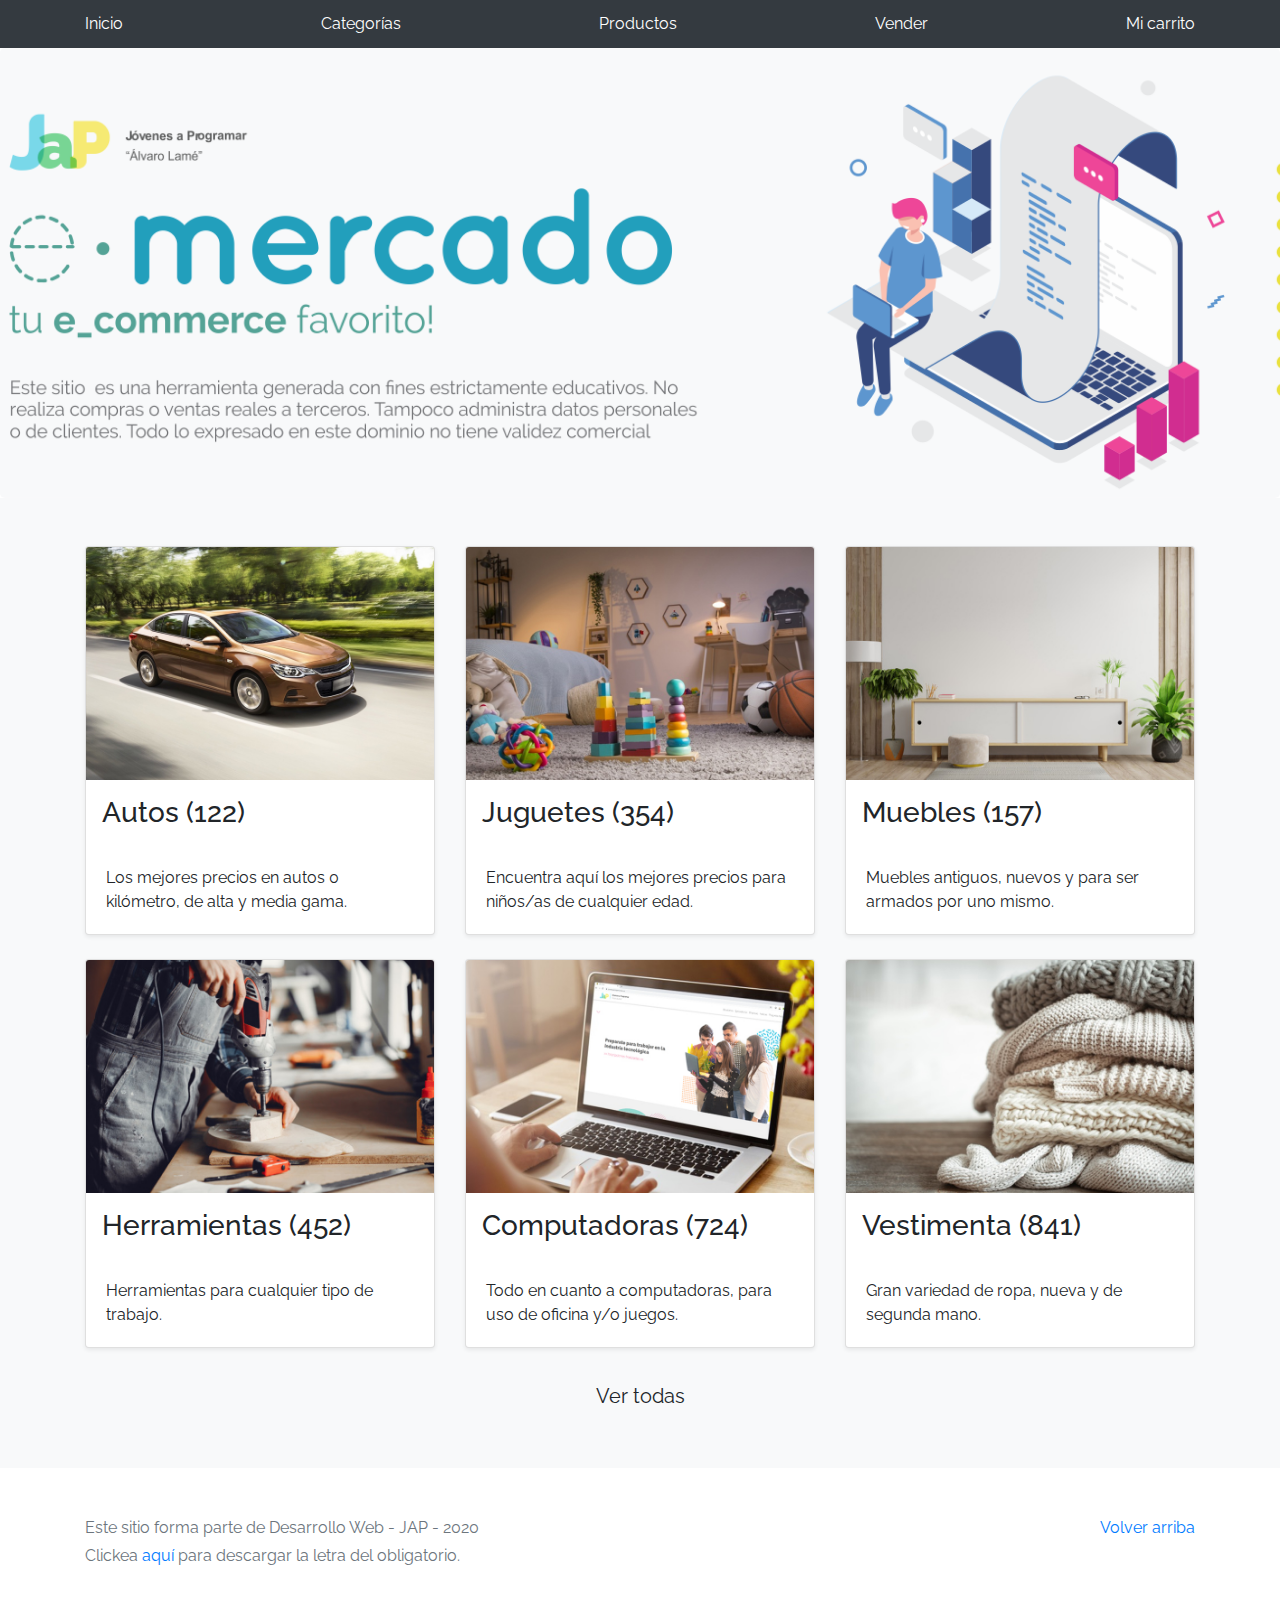
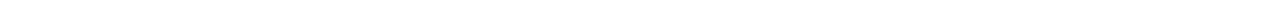
==== Workspace/index.html @ eb9ec6bc "Add files via upload" ====
<!DOCTYPE html>
<!-- saved from url=(0049)https://getbootstrap.com/docs/4.3/examples/album/ -->
<html lang="en">
  <head>
    <meta http-equiv="Content-Type" content="text/html; charset=UTF-8">
    <meta name="viewport" content="width=device-width, initial-scale=1, shrink-to-fit=no">
    <meta name="description" content="">
    <title>eMercado - Todo lo que busques está aquí</title>

    <link rel="canonical" href="https://getbootstrap.com/docs/4.3/examples/album/">
    <link href="https://fonts.googleapis.com/css?family=Raleway:300,300i,400,400i,700,700i,900,900i" rel="stylesheet">
    <!-- Bootstrap core CSS -->
    <link href="css/bootstrap.min.css" rel="stylesheet">
    <link href="css/styles.css" rel="stylesheet">
  </head>
  <body>
    <nav class="site-header sticky-top py-1 bg-dark">
      <div class="container d-flex flex-column flex-md-row justify-content-between">
        <a class="py-2 d-none d-md-inline-block" href="index.html">Inicio</a>
        <a class="py-2 d-none d-md-inline-block" href="categories.html">Categorías</a>
        <a class="py-2 d-none d-md-inline-block" href="products.html">Productos</a>
        <a class="py-2 d-none d-md-inline-block" href="sell.html">Vender</a>
        <a class="py-2 d-none d-md-inline-block" href="cart.html">Mi carrito</a>
      </div>
    </nav>
    <main role="main">
      <section class="jumbotron text-center">
        <div class="m-5">
          <h1></h1>
        </div>
      </section>
      <div class="album py-5 bg-light">
        <div class="container">
          <div class="row">
            <div class="col-md-4">
              <a href="categories.html" class="card mb-4 shadow-sm custom-card">
                <img class="bd-placeholder-img card-img-top"  src="img/cat1.jpg">
                <h3 class="m-3">Autos (122)</h3>
                <div class="card-body">
                  <p class="card-text">Los mejores precios en autos 0 kilómetro, de alta y media gama.</p>
                </div>
              </a>
            </div>
            <div class="col-md-4">
                <a href="categories.html" class="card mb-4 shadow-sm custom-card">
                  <img class="bd-placeholder-img card-img-top" src="img/cat2.jpg">
                  <h3 class="m-3">Juguetes (354)</h3>
                  <div class="card-body">
                    <p class="card-text">Encuentra aquí los mejores precios para niños/as de cualquier edad.</p>
                  </div>
                </a>
            </div>
            <div class="col-md-4">
                <a href="categories.html" class="card mb-4 shadow-sm custom-card">
                  <img class="bd-placeholder-img card-img-top" src="img/cat3.jpg">
                  <h3 class="m-3">Muebles (157)</h3>
                  <div class="card-body">
                    <p class="card-text">Muebles antiguos, nuevos y para ser armados por uno mismo.</p>
                  </div>
                </a>
            </div>
            <div class="col-md-4">
                <a href="categories.html" class="card mb-4 shadow-sm custom-card">
                  <img class="bd-placeholder-img card-img-top" src="img/cat4.jpg">
                  <h3 class="m-3">Herramientas (452)</h3>
                  <div class="card-body">
                    <p class="card-text">Herramientas para cualquier tipo de trabajo.</p>
                  </div>
                </a>
            </div>
            <div class="col-md-4">
                <a href="categories.html" class="card mb-4 shadow-sm custom-card">
                  <img class="bd-placeholder-img card-img-top" src="img/cat5.jpg">
                  <h3 class="m-3">Computadoras (724)</h3>
                  <div class="card-body">
                    <p class="card-text">Todo en cuanto a computadoras, para uso de oficina y/o juegos.</p>
                  </div>
                </a>
            </div>
            <div class="col-md-4">
                <a href="categories.html" class="card mb-4 shadow-sm custom-card">
                  <img class="bd-placeholder-img card-img-top" src="img/cat6.jpg">
                  <h3 class="m-3">Vestimenta (841)</h3>
                  <div class="card-body">
                    <p class="card-text">Gran variedad de ropa, nueva y de segunda mano.</p>
                  </div>
                </a>
            </div>
          </div>
          <div class="row">
              <a type="button" class="btn btn-light btn-lg btn-block" href="categories.html">Ver todas</a>
          </div>
        </div>
      </div>
    </main>
    <footer class="text-muted">
      <div class="container">
        <p class="float-right">
          <a href="#">Volver arriba</a>
        </p>
        <p>Este sitio forma parte de Desarrollo Web - JAP - 2020</p>
        <p>Clickea <a target="_blank" href="Letra.pdf">aquí</a> para descargar la letra del obligatorio.</p>
      </div>
    </footer>
    <script src="js/jquery-3.4.1.min.js"></script>
    <script src="js/bootstrap.bundle.min.js"></script>
    <script src="js/init.js"></script>
  </body>
</html>
---- Workspace/css/styles.css ----
.jumbotron, .card-body, .container, .site-header{
    font-family: 'Raleway', serif !important;
}

.jumbotron .display-4{
    font-weight: bold;
}

.jumbotron {
  height: 50vh;
  padding: 5em inherit;
  margin-bottom: 0;
  background-color: #53C0FB;
  background: url('../img/cover_back.png');
  background-size: cover;
  background-position: center;
  background-repeat: no-repeat;
  color: black;
  font-weight: bold;
}

@media (min-width: 768px) {
  .jumbotron {
    padding-top: 6rem;
    padding-bottom: 6rem;
  }
}

.jumbotron p:last-child {
  margin-bottom: 0;
}

.jumbotron-heading {
  font-weight: 300;
}

.jumbotron .container {
  max-width: 40rem;
  background-color: rgba(255, 255, 255, 0.5);
  border-radius: 10px;
  text-shadow: 1px 1px 2px grey;
}

.jumbotron .lead{
  font-size: 38px;
}

footer {
  padding-top: 3rem;
  padding-bottom: 3rem;
}

footer p {
  margin-bottom: .25rem;
}

.site-header a {
  color: white;
  transition: ease-in-out color .15s;
}

.light-text {
  color: white;
}

.site-header .dropdown-menu a {
  color: black;
}

.dropzone{
  border: 2px dashed #0087F7;
  border-radius: 5px;
  background: white;
}

.alert{
  position: fixed;
  top:80px;
  width: 50%;
  left: 50%;
  transform: translate(-50%, 0);
}

.lds-ring {
  display: inline-block;
  position: relative;
  width: 64px;
  height: 64px;
  top:50%;
  left: 50%;
}
.lds-ring div {
  box-sizing: border-box;
  display: block;
  position: absolute;
  width: 51px;
  height: 51px;
  margin: 6px;
  border: 6px solid #fff;
  border-radius: 50%;
  animation: lds-ring 1.2s cubic-bezier(0.5, 0, 0.5, 1) infinite;
  border-color: #fff transparent transparent transparent;
}
.lds-ring div:nth-child(1) {
  animation-delay: -0.45s;
}
.lds-ring div:nth-child(2) {
  animation-delay: -0.3s;
}
.lds-ring div:nth-child(3) {
  animation-delay: -0.15s;
}
@keyframes lds-ring {
  0% {
    transform: rotate(0deg);
  }
  100% {
    transform: rotate(360deg);
  }
}

#spinner-wrapper{
  position: fixed;
  background-color: rgba(0,0,0,0.5);
  width:100%;
  height: 100%;
  top:0;
  left:0;
  z-index: 1021;
  display: none;
}

a.custom-card,
a.custom-card:hover {
  color: inherit;
  text-decoration: inherit;
}

.checked {
  color: orange;
}
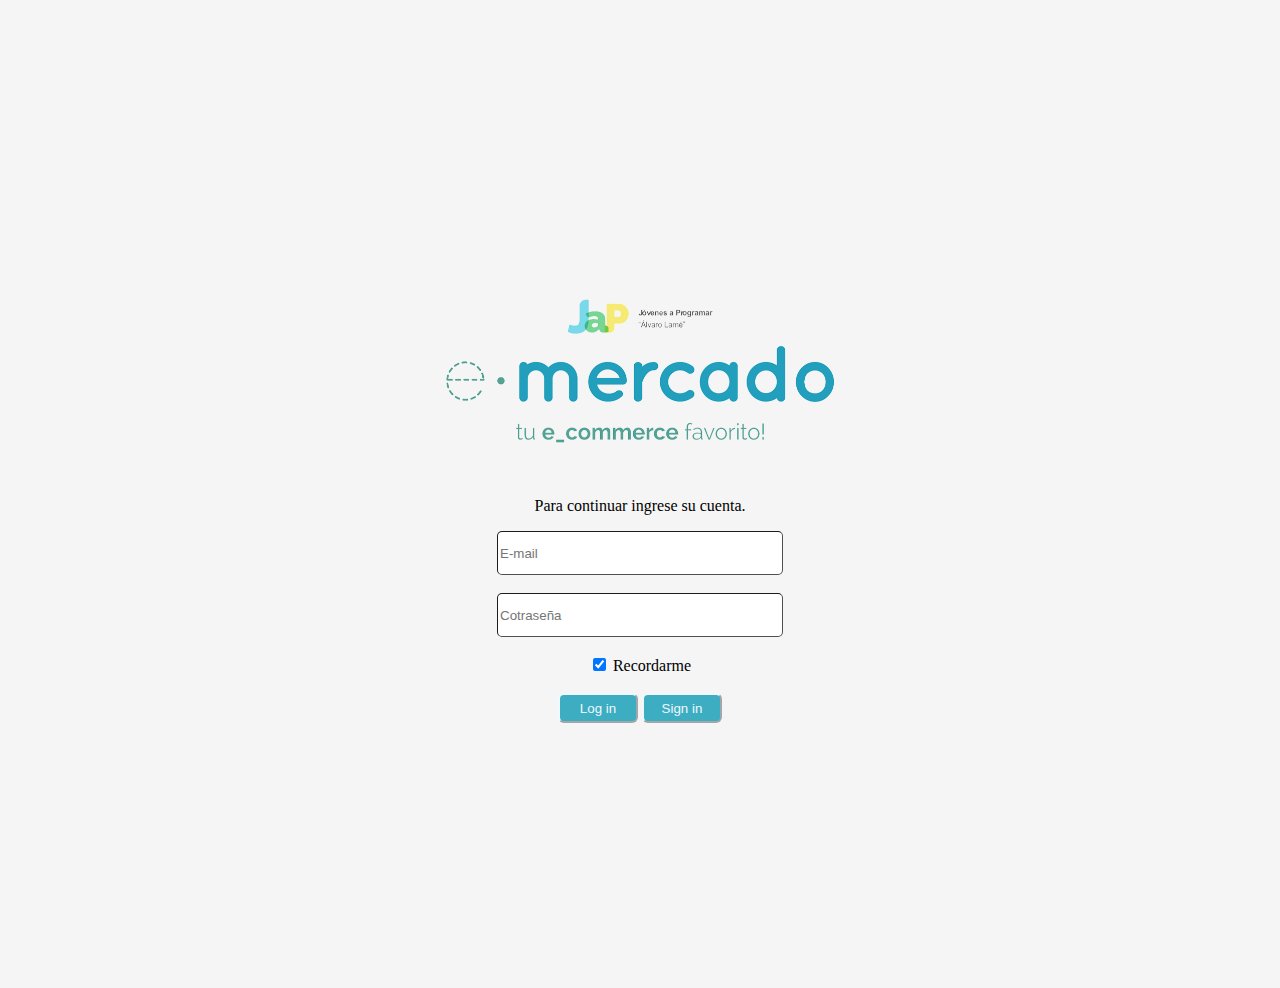
==== commit 11409b9e: "Entrega1" ====
--- a/Workspace/index.html
+++ b/Workspace/index.html
@@ -1,109 +1,58 @@
 <!DOCTYPE html>
 <!-- saved from url=(0049)https://getbootstrap.com/docs/4.3/examples/album/ -->
 <html lang="en">
-  <head>
-    <meta http-equiv="Content-Type" content="text/html; charset=UTF-8">
-    <meta name="viewport" content="width=device-width, initial-scale=1, shrink-to-fit=no">
-    <meta name="description" content="">
-    <title>eMercado - Todo lo que busques está aquí</title>
 
-    <link rel="canonical" href="https://getbootstrap.com/docs/4.3/examples/album/">
-    <link href="https://fonts.googleapis.com/css?family=Raleway:300,300i,400,400i,700,700i,900,900i" rel="stylesheet">
-    <!-- Bootstrap core CSS -->
-    <link href="css/bootstrap.min.css" rel="stylesheet">
-    <link href="css/styles.css" rel="stylesheet">
-  </head>
-  <body>
-    <nav class="site-header sticky-top py-1 bg-dark">
-      <div class="container d-flex flex-column flex-md-row justify-content-between">
-        <a class="py-2 d-none d-md-inline-block" href="index.html">Inicio</a>
-        <a class="py-2 d-none d-md-inline-block" href="categories.html">Categorías</a>
-        <a class="py-2 d-none d-md-inline-block" href="products.html">Productos</a>
-        <a class="py-2 d-none d-md-inline-block" href="sell.html">Vender</a>
-        <a class="py-2 d-none d-md-inline-block" href="cart.html">Mi carrito</a>
-      </div>
-    </nav>
-    <main role="main">
-      <section class="jumbotron text-center">
-        <div class="m-5">
-          <h1></h1>
-        </div>
-      </section>
-      <div class="album py-5 bg-light">
-        <div class="container">
-          <div class="row">
-            <div class="col-md-4">
-              <a href="categories.html" class="card mb-4 shadow-sm custom-card">
-                <img class="bd-placeholder-img card-img-top"  src="img/cat1.jpg">
-                <h3 class="m-3">Autos (122)</h3>
-                <div class="card-body">
-                  <p class="card-text">Los mejores precios en autos 0 kilómetro, de alta y media gama.</p>
-                </div>
-              </a>
-            </div>
-            <div class="col-md-4">
-                <a href="categories.html" class="card mb-4 shadow-sm custom-card">
-                  <img class="bd-placeholder-img card-img-top" src="img/cat2.jpg">
-                  <h3 class="m-3">Juguetes (354)</h3>
-                  <div class="card-body">
-                    <p class="card-text">Encuentra aquí los mejores precios para niños/as de cualquier edad.</p>
-                  </div>
-                </a>
-            </div>
-            <div class="col-md-4">
-                <a href="categories.html" class="card mb-4 shadow-sm custom-card">
-                  <img class="bd-placeholder-img card-img-top" src="img/cat3.jpg">
-                  <h3 class="m-3">Muebles (157)</h3>
-                  <div class="card-body">
-                    <p class="card-text">Muebles antiguos, nuevos y para ser armados por uno mismo.</p>
-                  </div>
-                </a>
-            </div>
-            <div class="col-md-4">
-                <a href="categories.html" class="card mb-4 shadow-sm custom-card">
-                  <img class="bd-placeholder-img card-img-top" src="img/cat4.jpg">
-                  <h3 class="m-3">Herramientas (452)</h3>
-                  <div class="card-body">
-                    <p class="card-text">Herramientas para cualquier tipo de trabajo.</p>
-                  </div>
-                </a>
-            </div>
-            <div class="col-md-4">
-                <a href="categories.html" class="card mb-4 shadow-sm custom-card">
-                  <img class="bd-placeholder-img card-img-top" src="img/cat5.jpg">
-                  <h3 class="m-3">Computadoras (724)</h3>
-                  <div class="card-body">
-                    <p class="card-text">Todo en cuanto a computadoras, para uso de oficina y/o juegos.</p>
-                  </div>
-                </a>
-            </div>
-            <div class="col-md-4">
-                <a href="categories.html" class="card mb-4 shadow-sm custom-card">
-                  <img class="bd-placeholder-img card-img-top" src="img/cat6.jpg">
-                  <h3 class="m-3">Vestimenta (841)</h3>
-                  <div class="card-body">
-                    <p class="card-text">Gran variedad de ropa, nueva y de segunda mano.</p>
-                  </div>
-                </a>
-            </div>
-          </div>
-          <div class="row">
-              <a type="button" class="btn btn-light btn-lg btn-block" href="categories.html">Ver todas</a>
-          </div>
-        </div>
-      </div>
-    </main>
-    <footer class="text-muted">
-      <div class="container">
-        <p class="float-right">
-          <a href="#">Volver arriba</a>
-        </p>
-        <p>Este sitio forma parte de Desarrollo Web - JAP - 2020</p>
-        <p>Clickea <a target="_blank" href="Letra.pdf">aquí</a> para descargar la letra del obligatorio.</p>
-      </div>
-    </footer>
-    <script src="js/jquery-3.4.1.min.js"></script>
-    <script src="js/bootstrap.bundle.min.js"></script>
-    <script src="js/init.js"></script>
-  </body>
-</html>+<head>
+  <meta http-equiv="Content-Type" content="text/html; charset=UTF-8">
+  <meta name="viewport" content="width=device-width, initial-scale=1, shrink-to-fit=no">
+  <meta name="description" content="">
+  <title>eMercado - Todo lo que busques está aquí</title>
+
+  <link rel="canonical" href="https://getbootstrap.com/docs/4.3/examples/album/">
+  <link href="https://fonts.googleapis.com/css?family=Raleway:300,300i,400,400i,700,700i,900,900i" rel="stylesheet">
+  <!-- Bootstrap core CSS -->
+  <link href="css/bootstrap.min.css" rel="stylesheet">
+  <link href="css/styles.css" rel="stylesheet">
+  <style>
+    html, body{
+      height: 100%;
+    }
+
+    body {
+      display: -ms-flexbox;
+      display: flex;
+      -ms-flex-align: center;
+      align-items: center;
+      padding-top: 40px;
+      padding-bottom: 40px;
+      background-color: #f5f5f5;
+    }
+
+    .signin {
+      width: 100%;
+      max-width: 330px;
+      padding: 15px;
+      margin: auto;
+    }
+  </style>
+</head>
+
+<body class="text-center back">
+  <div class="formulario">
+    <img src="img\loginimg.png" width="500px">
+    <p>Para continuar ingrese su cuenta.</p>
+    <input id="mail" type="text" name="Email" placeholder="E-mail" required ><br>
+    <input id="pass" type="password" name="pwd" placeholder="Cotraseña" required ><br>
+    <div style="display: inline;">
+    <input type="checkbox" value="remember-me" checked> Recordarme
+    </div>
+    <br>
+    <div style="display: inline;">
+    <button id="login">Log in</button> <button id="signin">Sign in</button>
+    </div>
+  </div>
+  
+  <script src="js/init.js"></script>
+  <script src="js/login.js"></script>
+</body>
+</html>
--- a/Workspace/css/styles.css
+++ b/Workspace/css/styles.css
@@ -138,4 +138,101 @@
 
 .checked {
   color: orange;
-}+}
+
+/* ENTREGA 1 - Pagina de productos */
+table {
+  background-color: rgba(255, 255, 255, 0.5);
+  margin-left: 130px;
+}
+tr, td {
+  width: 600px;
+  height: 550px;
+}
+.desc{
+  width: 500px;
+  margin-left: 90px;
+  margin-top: 10px;
+}
+.NOMBRE {
+  color: black;
+  text-align: center;
+  margin-top: 10%;
+  font-size: 200%;
+  text-transform: uppercase;
+  margin-left: 70px;
+}
+img.Imagn {
+  border-radius: 10px;
+  width: 500px;
+  margin-top: 10px;
+  margin-left: 90px;
+}
+div.precio {
+  color: rgba(0, 0, 0, 0.904);
+  font-weight:lighter;
+  font-size: 25px;
+  text-align: left;
+  margin-left: 90px;
+  margin-top: 7px;
+}
+div.cant {
+  color: dimgray;
+  font-size: small;
+  text-align: left;
+  margin-left: 90px;
+}
+
+/* ENTREGA 1 - Login */
+.back{
+  background-image: url("https://img.freepik.com/free-vector/paper-style-white-monochrome-background_23-2149017129.jpg?size=626&ext=jpg");
+  background-size: cover;
+  align-content: center;
+}
+.formulario {
+  width: 100%;
+  max-width: 600px;
+  margin: 0 auto;
+  display: flex;
+  flex-direction: column;
+  justify-content: center;
+  align-items: center;
+  font-family: 'Trebuchet MS' ;
+}
+#mail{
+  width: 280px;
+  height: 40px;
+  border-radius: 5px;
+  border-color: rgba(59, 59, 59, 0.89);
+  border-width: 1px;
+}
+#pass{
+  width: 280px;
+  height: 40px;
+  border-radius: 5px;
+  border-color: rgba(59, 59, 59, 0.89);
+  border-width: 1px;
+}
+#login{
+  width: 80px;
+  height: 30px;
+  border-radius: 6px;
+  background-color: rgba(7, 151, 177, 0.774);
+  color: aliceblue;
+  border-color: aliceblue;
+}
+#signin{
+  width: 80px;
+  height: 30px;
+  border-radius: 6px;
+  background-color: rgba(7, 151, 177, 0.774);
+  color: aliceblue;
+  border-color: aliceblue;
+}
+input.invalid {
+  outline: 1px solid rgba(4, 0, 248, 0.897);
+  background-color: rgba(110, 207, 224, 0.774);
+}
+
+
+
